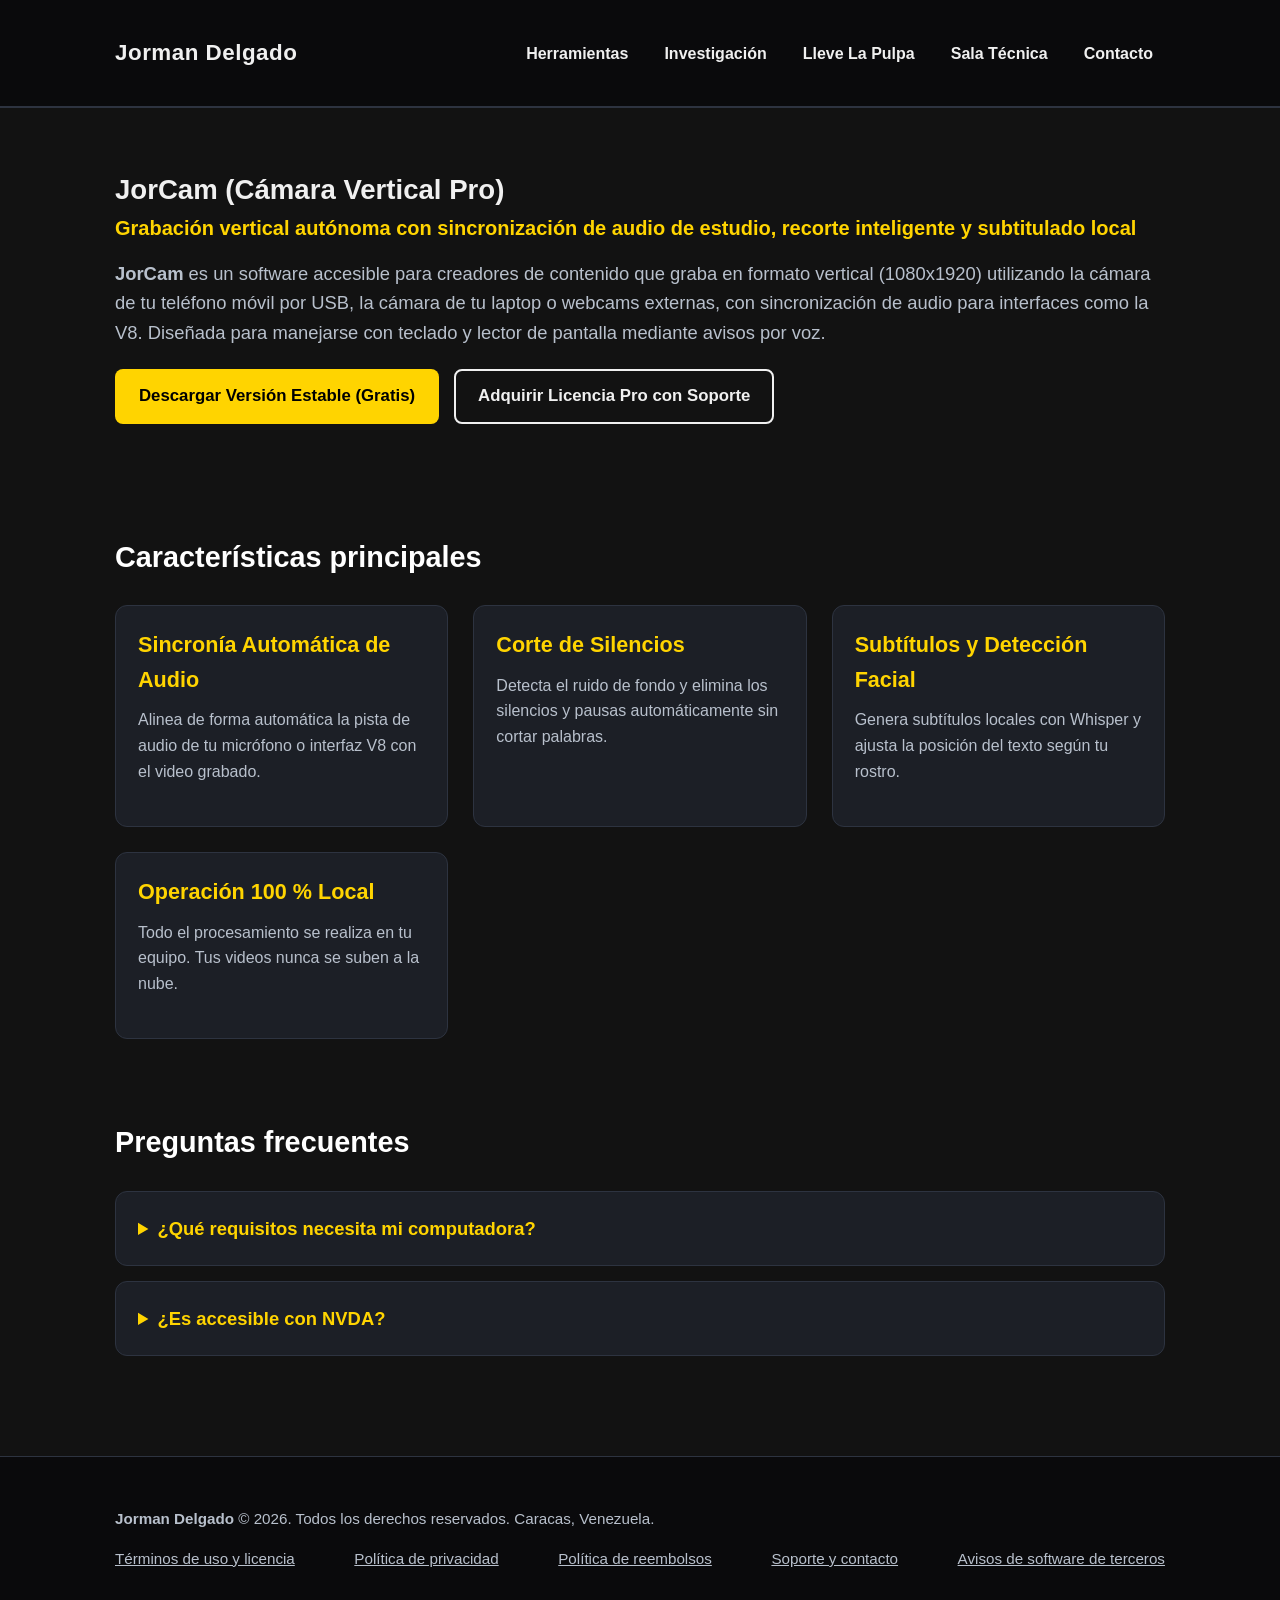
==== camara-vertical.html @ 8377bf41 "Add files via upload Actualización completa del sitio web con JorCam y nuevas páginas." ====
<!DOCTYPE html>
<html lang="es">
<head>
  <meta charset="utf-8">
  <meta name="viewport" content="width=device-width, initial-scale=1">
  <title>JorCam | Grabación Vertical Accesible</title>
  <link rel="stylesheet" href="estilos.css">
</head>
<body>
  <a href="#contenido" class="skip-link">Saltar al contenido principal</a>

  <header role="banner">
    <div class="contenedor">
      <nav aria-label="Menú principal">
        <a href="index.html" class="logo-sitio">Jorman Delgado</a>
        <ul class="menu-navegacion">
          <li><a href="herramientas.html">Herramientas</a></li>
          <li><a href="investigacion.html">Investigación</a></li>
          <li><a href="pulpa.html">Lleve La Pulpa</a></li>
          <li><a href="sala-tecnica.html">Sala Técnica</a></li>
          <li><a href="index.html#contacto">Contacto</a></li>
        </ul>
      </nav>
    </div>
  </header>

  <main id="contenido" role="main">
    <div class="contenedor">
      <section class="seccion-tarjetas">
        <h1>JorCam (Cámara Vertical Pro)</h1>
        <p class="subtitulo-hero">Grabación vertical autónoma con sincronización de audio de estudio, recorte inteligente y subtitulado local</p>
        
        <p class="texto-hero">
          <strong>JorCam</strong> es un software accesible para creadores de contenido que graba en formato vertical (1080x1920) utilizando la cámara de tu teléfono móvil por USB, la cámara de tu laptop o webcams externas, con sincronización de audio para interfaces como la V8. Diseñada para manejarse con teclado y lector de pantalla mediante avisos por voz.
        </p>

        <div class="botones-cta" style="margin-bottom: 30px;">
          <a href="https://github.com/jormandelgado" class="boton boton-primario" target="_blank" rel="noopener noreferrer">Descargar Versión Estable (Gratis)</a>
          <a href="https://wa.me/584120000000?text=Hola%20Jorman,%20me%20interesa%20adquirir%20la%20versi%C3%B3n%20completa%20de%20JorCam%20con%20soporte" class="boton boton-secundario" target="_blank" rel="noopener noreferrer">Adquirir Licencia Pro con Soporte</a>
        </div>
      </section>

      <section class="seccion-tarjetas">
        <h2>Características principales</h2>
        <div class="cuadricula">
          <article class="tarjeta">
            <h3>Sincronía Automática de Audio</h3>
            <p>Alinea de forma automática la pista de audio de tu micrófono o interfaz V8 con el video grabado.</p>
          </article>
          <article class="tarjeta">
            <h3>Corte de Silencios</h3>
            <p>Detecta el ruido de fondo y elimina los silencios y pausas automáticamente sin cortar palabras.</p>
          </article>
          <article class="tarjeta">
            <h3>Subtítulos y Detección Facial</h3>
            <p>Genera subtítulos locales con Whisper y ajusta la posición del texto según tu rostro.</p>
          </article>
          <article class="tarjeta">
            <h3>Operación 100 % Local</h3>
            <p>Todo el procesamiento se realiza en tu equipo. Tus videos nunca se suben a la nube.</p>
          </article>
        </div>
      </section>

      <section class="seccion-tarjetas">
        <h2>Preguntas frecuentes</h2>
        <details class="tarjeta" style="margin-bottom: 15px; cursor: pointer;">
          <summary style="font-weight: bold; color: var(--acento-amarillo);">¿Qué requisitos necesita mi computadora?</summary>
          <p style="margin-top: 10px;">Funciona en Windows 10 y Windows 11. Requiere tener instalado FFmpeg en el sistema.</p>
        </details>
        <details class="tarjeta" style="cursor: pointer;">
          <summary style="font-weight: bold; color: var(--acento-amarillo);">¿Es accesible con NVDA?</summary>
          <p style="margin-top: 10px;">Sí, cuenta con atajos de teclado y anuncios audibles pensados para personas ciegas.</p>
        </details>
      </section>
    </div>
  </main>

  <footer role="contentinfo">
    <div class="contenedor">
      <p><strong>Jorman Delgado</strong> &copy; 2026. Todos los derechos reservados. Caracas, Venezuela.</p>
      <nav class="enlaces-legales">
        <a href="terminos.html">Términos de uso y licencia</a>
        <a href="privacidad.html">Política de privacidad</a>
        <a href="reembolsos.html">Política de reembolsos</a>
        <a href="soporte.html">Soporte y contacto</a>
        <a href="licencias-terceros.html">Avisos de software de terceros</a>
      </nav>
    </div>
  </footer>
</body>
</html>
---- estilos.css ----
/* ==========================================================================
   ESTILOS GENERALES Y ACCESIBILIDAD (Jorman Delgado / JorCam)
   ========================================================================== */

:root {
  --fondo-principal: #121212;
  --fondo-tarjeta: #1c1f26;
  --fondo-tarjeta-hover: #242933;
  --texto-principal: #f0f0f0;
  --texto-secundario: #b8c0cc;
  --acento-amarillo: #ffd400;
  --acento-hover: #e6be00;
  --borde: #2d3340;
  --enfoque-teclado: #00e5ff;
}

* {
  box-sizing: border-box;
  margin: 0;
  padding: 0;
}

body {
  font-family: -apple-system, BlinkMacSystemFont, "Segoe UI", Roboto, Oxygen, Ubuntu, Cantarell, sans-serif;
  background-color: var(--fondo-principal);
  color: var(--texto-principal);
  line-height: 1.6;
  font-size: 1.15rem;
  padding: 0;
  margin: 0;
}

/* Enlace invisible para saltar al contenido principal con NVDA */
.skip-link {
  position: absolute;
  top: -100px;
  left: 10px;
  background: var(--acento-amarillo);
  color: #000;
  padding: 10px 15px;
  z-index: 1000;
  font-weight: bold;
  text-decoration: none;
  border-radius: 4px;
}

.skip-link:focus {
  top: 10px;
  outline: 4px solid var(--enfoque-teclado);
}

/* Enfoque visible al tabular con el teclado */
a:focus, button:focus, input:focus, select:focus, textarea:focus {
  outline: 4px solid var(--enfoque-teclado) !important;
  outline-offset: 3px;
}

/* Contenedor central */
.contenedor {
  width: 90%;
  max-width: 1050px;
  margin: 0 auto;
  padding: 20px 0;
}

/* Encabezado y Navegación */
header {
  background-color: #0a0a0c;
  border-bottom: 2px solid var(--borde);
  padding: 15px 0;
}

nav {
  display: flex;
  justify-content: space-between;
  align-items: center;
  flex-wrap: wrap;
  gap: 15px;
}

.logo-sitio {
  font-size: 1.4rem;
  font-weight: 800;
  color: var(--texto-principal);
  text-decoration: none;
  letter-spacing: 0.5px;
}

.menu-navegacion {
  display: flex;
  list-style: none;
  gap: 12px;
  flex-wrap: wrap;
}

.menu-navegacion a {
  color: var(--texto-principal);
  text-decoration: none;
  padding: 8px 12px;
  border-radius: 6px;
  font-weight: 600;
  font-size: 1rem;
}

.menu-navegacion a:hover {
  background-color: var(--fondo-tarjeta-hover);
  color: var(--acento-amarillo);
}

/* Sección Hero / Presentación */
.hero {
  display: flex;
  align-items: center;
  gap: 35px;
  padding: 40px 0;
  border-bottom: 1px solid var(--borde);
}

.foto-perfil {
  width: 190px;
  height: 190px;
  border-radius: 50%;
  object-fit: cover;
  border: 4px solid var(--acento-amarillo);
  flex-shrink: 0;
}

.info-hero h1 {
  font-size: 2.3rem;
  margin-bottom: 8px;
  color: #ffffff;
}

.subtitulo-hero {
  font-size: 1.25rem;
  color: var(--acento-amarillo);
  margin-bottom: 15px;
  font-weight: 600;
}

.texto-hero {
  color: var(--texto-secundario);
  margin-bottom: 22px;
}

.botones-cta {
  display: flex;
  gap: 15px;
  flex-wrap: wrap;
}

/* Botones universales */
.boton {
  display: inline-block;
  padding: 12px 22px;
  font-size: 1.05rem;
  font-weight: 700;
  text-decoration: none;
  border-radius: 8px;
  cursor: pointer;
  border: 2px solid transparent;
  text-align: center;
}

.boton-primario {
  background-color: var(--acento-amarillo);
  color: #000000;
}

.boton-primario:hover {
  background-color: var(--acento-hover);
}

.boton-secundario {
  background-color: transparent;
  color: var(--texto-principal);
  border-color: var(--texto-principal);
}

.boton-secundario:hover {
  background-color: var(--fondo-tarjeta);
  border-color: var(--acento-amarillo);
  color: var(--acento-amarillo);
}

/* Cuadrícula de Tarjetas */
.seccion-tarjetas {
  padding: 40px 0;
}

.seccion-tarjetas h2 {
  font-size: 1.8rem;
  margin-bottom: 25px;
  color: #ffffff;
}

.cuadricula {
  display: grid;
  grid-template-columns: repeat(auto-fit, minmax(280px, 1fr));
  gap: 25px;
}

.tarjeta {
  background-color: var(--fondo-tarjeta);
  border: 1px solid var(--borde);
  border-radius: 12px;
  padding: 22px;
  display: flex;
  flex-direction: column;
  justify-content: space-between;
}

.tarjeta:hover {
  border-color: var(--acento-amarillo);
}

.tarjeta h3 {
  font-size: 1.35rem;
  margin-bottom: 10px;
  color: var(--acento-amarillo);
}

.tarjeta p {
  color: var(--texto-secundario);
  font-size: 1rem;
  margin-bottom: 20px;
  flex-grow: 1;
}

.imagen-tarjeta {
  width: 100%;
  height: 160px;
  object-fit: cover;
  border-radius: 8px;
  margin-bottom: 15px;
  border: 1px solid var(--borde);
}

/* Enlaces y botones de redes */
.redes-sociales {
  display: flex;
  gap: 12px;
  flex-wrap: wrap;
  margin: 15px 0;
}

.enlace-red {
  background-color: var(--fondo-tarjeta);
  color: var(--texto-principal);
  padding: 8px 14px;
  border-radius: 6px;
  text-decoration: none;
  font-weight: 600;
  font-size: 0.95rem;
  border: 1px solid var(--borde);
}

.enlace-red:hover {
  background-color: var(--acento-amarillo);
  color: #000;
}

/* Pie de página */
footer {
  background-color: #0a0a0c;
  border-top: 1px solid var(--borde);
  padding: 30px 0;
  margin-top: 40px;
  font-size: 0.95rem;
  color: var(--texto-secundario);
}

.enlaces-legales {
  display: flex;
  gap: 15px;
  flex-wrap: wrap;
  margin: 15px 0 10px;
}

.enlaces-legales a {
  color: var(--texto-secundario);
  text-decoration: underline;
}

.enlaces-legales a:hover {
  color: var(--acento-amarillo);
}

/* Adaptación móvil */
@media (max-width: 768px) {
  .hero {
    flex-direction: column;
    text-align: center;
  }
  .botones-cta {
    justify-content: center;
  }
}
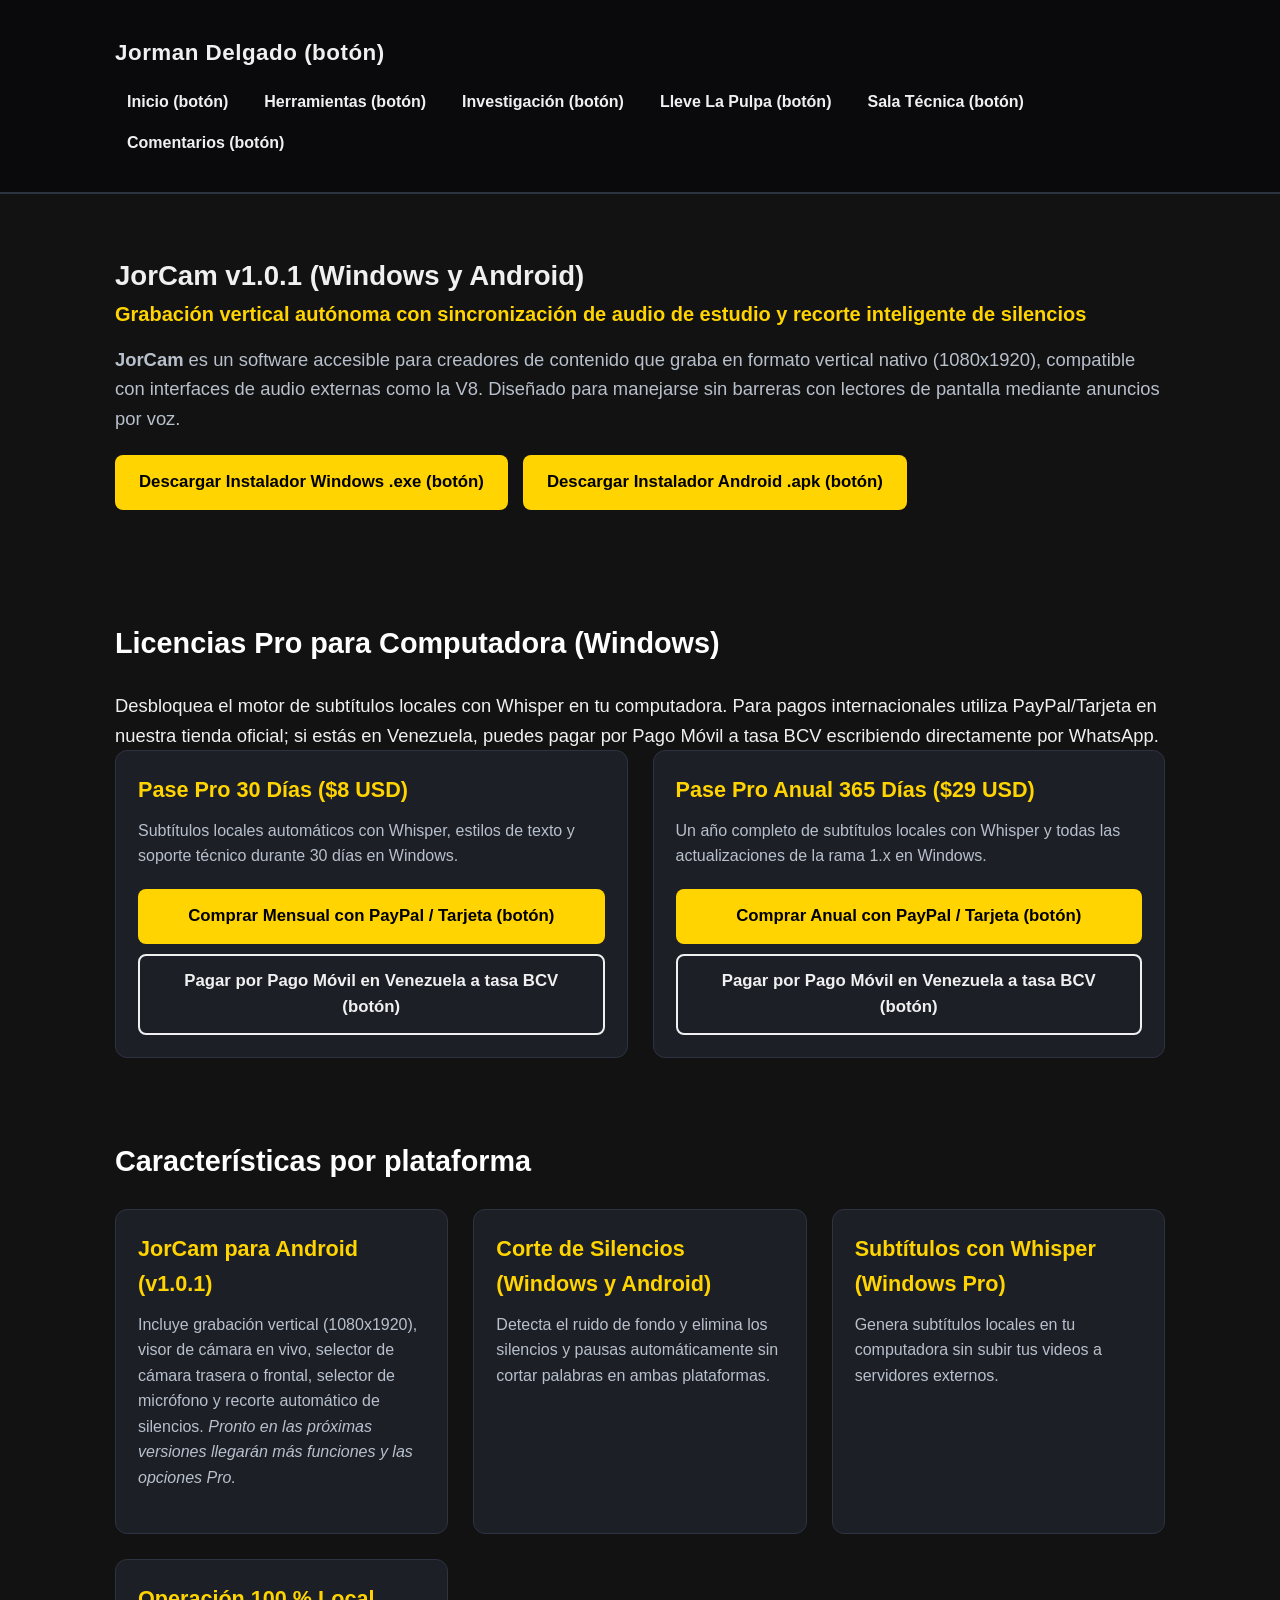
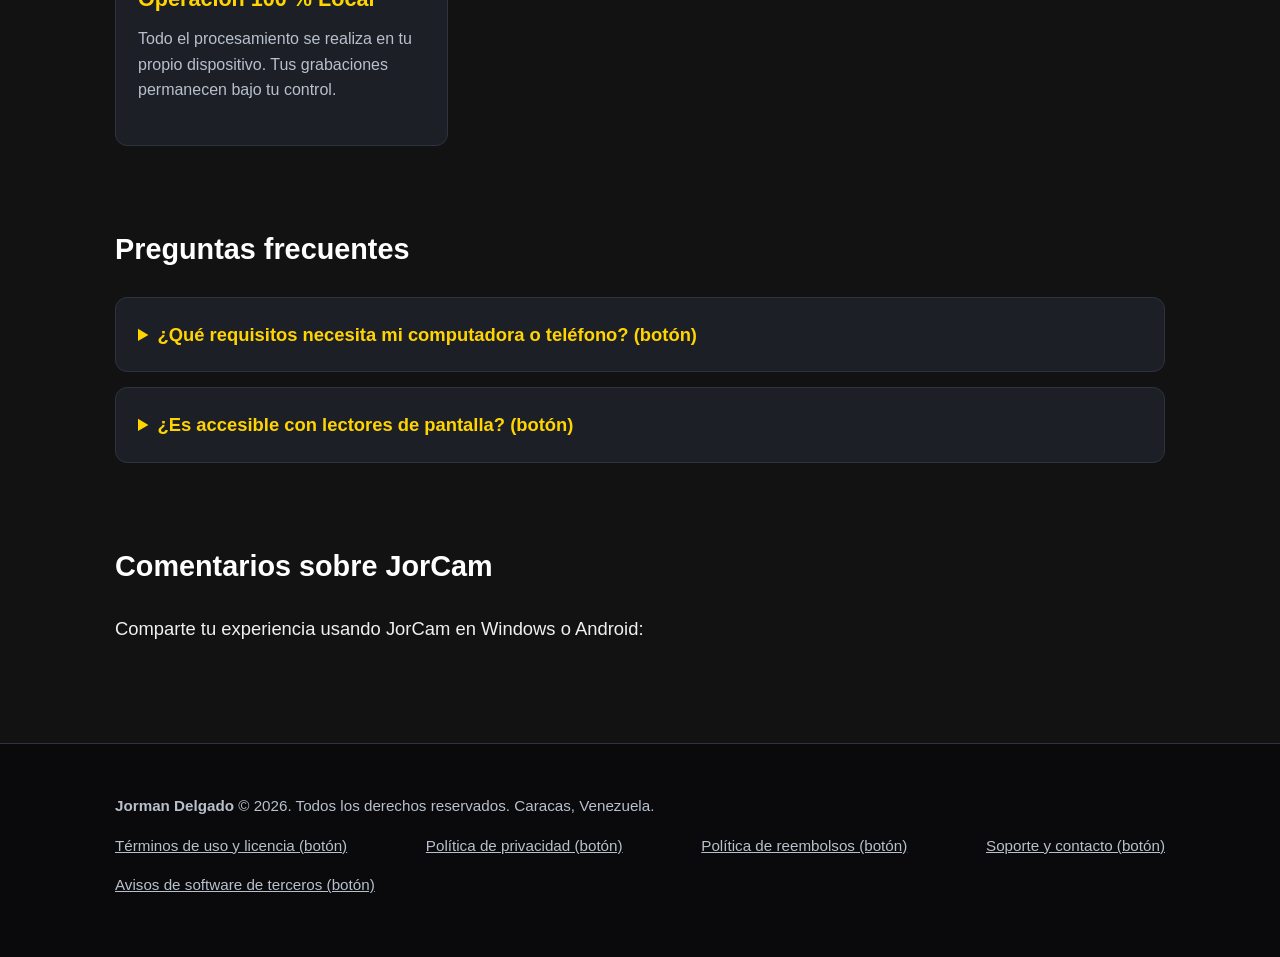
==== commit 3e3a8cd5: "Actualización completa: JorCam v1.0.1, accesibilidad (botón), pagos y comentarios Giscus" ====
--- a/camara-vertical.html
+++ b/camara-vertical.html
@@ -1,92 +1,141 @@
-<!DOCTYPE html>
-<html lang="es">
-<head>
-  <meta charset="utf-8">
-  <meta name="viewport" content="width=device-width, initial-scale=1">
-  <title>JorCam | Grabación Vertical Accesible</title>
-  <link rel="stylesheet" href="estilos.css">
-</head>
-<body>
-  <a href="#contenido" class="skip-link">Saltar al contenido principal</a>
-
-  <header role="banner">
-    <div class="contenedor">
-      <nav aria-label="Menú principal">
-        <a href="index.html" class="logo-sitio">Jorman Delgado</a>
-        <ul class="menu-navegacion">
-          <li><a href="herramientas.html">Herramientas</a></li>
-          <li><a href="investigacion.html">Investigación</a></li>
-          <li><a href="pulpa.html">Lleve La Pulpa</a></li>
-          <li><a href="sala-tecnica.html">Sala Técnica</a></li>
-          <li><a href="index.html#contacto">Contacto</a></li>
-        </ul>
-      </nav>
-    </div>
-  </header>
-
-  <main id="contenido" role="main">
-    <div class="contenedor">
-      <section class="seccion-tarjetas">
-        <h1>JorCam (Cámara Vertical Pro)</h1>
-        <p class="subtitulo-hero">Grabación vertical autónoma con sincronización de audio de estudio, recorte inteligente y subtitulado local</p>
-        
-        <p class="texto-hero">
-          <strong>JorCam</strong> es un software accesible para creadores de contenido que graba en formato vertical (1080x1920) utilizando la cámara de tu teléfono móvil por USB, la cámara de tu laptop o webcams externas, con sincronización de audio para interfaces como la V8. Diseñada para manejarse con teclado y lector de pantalla mediante avisos por voz.
-        </p>
-
-        <div class="botones-cta" style="margin-bottom: 30px;">
-          <a href="https://github.com/jormandelgado" class="boton boton-primario" target="_blank" rel="noopener noreferrer">Descargar Versión Estable (Gratis)</a>
-          <a href="https://wa.me/584120000000?text=Hola%20Jorman,%20me%20interesa%20adquirir%20la%20versi%C3%B3n%20completa%20de%20JorCam%20con%20soporte" class="boton boton-secundario" target="_blank" rel="noopener noreferrer">Adquirir Licencia Pro con Soporte</a>
-        </div>
-      </section>
-
-      <section class="seccion-tarjetas">
-        <h2>Características principales</h2>
-        <div class="cuadricula">
-          <article class="tarjeta">
-            <h3>Sincronía Automática de Audio</h3>
-            <p>Alinea de forma automática la pista de audio de tu micrófono o interfaz V8 con el video grabado.</p>
-          </article>
-          <article class="tarjeta">
-            <h3>Corte de Silencios</h3>
-            <p>Detecta el ruido de fondo y elimina los silencios y pausas automáticamente sin cortar palabras.</p>
-          </article>
-          <article class="tarjeta">
-            <h3>Subtítulos y Detección Facial</h3>
-            <p>Genera subtítulos locales con Whisper y ajusta la posición del texto según tu rostro.</p>
-          </article>
-          <article class="tarjeta">
-            <h3>Operación 100 % Local</h3>
-            <p>Todo el procesamiento se realiza en tu equipo. Tus videos nunca se suben a la nube.</p>
-          </article>
-        </div>
-      </section>
-
-      <section class="seccion-tarjetas">
-        <h2>Preguntas frecuentes</h2>
-        <details class="tarjeta" style="margin-bottom: 15px; cursor: pointer;">
-          <summary style="font-weight: bold; color: var(--acento-amarillo);">¿Qué requisitos necesita mi computadora?</summary>
-          <p style="margin-top: 10px;">Funciona en Windows 10 y Windows 11. Requiere tener instalado FFmpeg en el sistema.</p>
-        </details>
-        <details class="tarjeta" style="cursor: pointer;">
-          <summary style="font-weight: bold; color: var(--acento-amarillo);">¿Es accesible con NVDA?</summary>
-          <p style="margin-top: 10px;">Sí, cuenta con atajos de teclado y anuncios audibles pensados para personas ciegas.</p>
-        </details>
-      </section>
-    </div>
-  </main>
-
-  <footer role="contentinfo">
-    <div class="contenedor">
-      <p><strong>Jorman Delgado</strong> &copy; 2026. Todos los derechos reservados. Caracas, Venezuela.</p>
-      <nav class="enlaces-legales">
-        <a href="terminos.html">Términos de uso y licencia</a>
-        <a href="privacidad.html">Política de privacidad</a>
-        <a href="reembolsos.html">Política de reembolsos</a>
-        <a href="soporte.html">Soporte y contacto</a>
-        <a href="licencias-terceros.html">Avisos de software de terceros</a>
-      </nav>
-    </div>
-  </footer>
-</body>
+<!DOCTYPE html>
+<html lang="es">
+<head>
+  <meta charset="utf-8">
+  <meta name="viewport" content="width=device-width, initial-scale=1">
+  <title>JorCam | Grabación Vertical Accesible para Windows y Android</title>
+  <link rel="stylesheet" href="estilos.css">
+</head>
+<body>
+  <a href="#contenido" class="skip-link">Saltar al contenido principal (botón)</a>
+
+  <header role="banner">
+    <div class="contenedor">
+      <nav aria-label="Menú principal">
+        <a href="index.html" class="logo-sitio">Jorman Delgado (botón)</a>
+        <ul class="menu-navegacion">
+          <li><a href="index.html">Inicio (botón)</a></li>
+          <li><a href="herramientas.html">Herramientas (botón)</a></li>
+          <li><a href="investigacion.html">Investigación (botón)</a></li>
+          <li><a href="pulpa.html">Lleve La Pulpa (botón)</a></li>
+          <li><a href="sala-tecnica.html">Sala Técnica (botón)</a></li>
+          <li><a href="#comentarios">Comentarios (botón)</a></li>
+        </ul>
+      </nav>
+    </div>
+  </header>
+
+  <main id="contenido" role="main">
+    <div class="contenedor">
+      <section class="seccion-tarjetas">
+        <h1>JorCam v1.0.1 (Windows y Android)</h1>
+        <p class="subtitulo-hero">Grabación vertical autónoma con sincronización de audio de estudio y recorte inteligente de silencios</p>
+        
+        <p class="texto-hero">
+          <strong>JorCam</strong> es un software accesible para creadores de contenido que graba en formato vertical nativo (1080x1920), compatible con interfaces de audio externas como la V8. Diseñado para manejarse sin barreras con lectores de pantalla mediante anuncios por voz.
+        </p>
+
+        <div class="botones-cta" style="margin-bottom: 30px;">
+          <a href="https://github.com/jormandelgado/jorcam/releases/download/v1.0.1/JorCam-Setup-1.0.1.exe" class="boton boton-primario">Descargar Instalador Windows .exe (botón)</a>
+          <a href="https://github.com/jormandelgado/jorcam-android/releases/download/v1.0.1/JorCam-Android-1.0.1.apk" class="boton boton-primario">Descargar Instalador Android .apk (botón)</a>
+        </div>
+      </section>
+
+      <!-- Sección de Licencias Pro (Computadora) -->
+      <section class="seccion-tarjetas" aria-labelledby="titulo-licencias-pc">
+        <h2 id="titulo-licencias-pc">Licencias Pro para Computadora (Windows)</h2>
+        <p>Desbloquea el motor de subtítulos locales con Whisper en tu computadora. Para pagos internacionales utiliza PayPal/Tarjeta en nuestra tienda oficial; si estás en Venezuela, puedes pagar por Pago Móvil a tasa BCV escribiendo directamente por WhatsApp.</p>
+
+        <div class="cuadricula">
+          <article class="tarjeta">
+            <h3>Pase Pro 30 Días ($8 USD)</h3>
+            <p>Subtítulos locales automáticos con Whisper, estilos de texto y soporte técnico durante 30 días en Windows.</p>
+            <div style="display: flex; flex-direction: column; gap: 10px;">
+              <a href="https://payhip.com/b/OpQxd" class="boton boton-primario" target="_blank" rel="noopener noreferrer">Comprar Mensual con PayPal / Tarjeta (botón)</a>
+              <a href="https://wa.me/584126303532?text=Hola%20Jorman,%20estoy%20en%20Venezuela%20y%20quiero%20pagar%20el%20Pase%20Pro%20de%2030%20d%C3%ADas%20de%20JorCam%20por%20Pago%20M%C3%B3vil%20a%20tasa%20BCV" class="boton boton-secundario" target="_blank" rel="noopener noreferrer">Pagar por Pago Móvil en Venezuela a tasa BCV (botón)</a>
+            </div>
+          </article>
+
+          <article class="tarjeta">
+            <h3>Pase Pro Anual 365 Días ($29 USD)</h3>
+            <p>Un año completo de subtítulos locales con Whisper y todas las actualizaciones de la rama 1.x en Windows.</p>
+            <div style="display: flex; flex-direction: column; gap: 10px;">
+              <a href="https://payhip.com/b/BHYqV" class="boton boton-primario" target="_blank" rel="noopener noreferrer">Comprar Anual con PayPal / Tarjeta (botón)</a>
+              <a href="https://wa.me/584126303532?text=Hola%20Jorman,%20estoy%20en%20Venezuela%20y%20quiero%20pagar%20el%20Pase%20Pro%20Anual%20de%20JorCam%20por%20Pago%20M%C3%B3vil%20a%20tasa%20BCV" class="boton boton-secundario" target="_blank" rel="noopener noreferrer">Pagar por Pago Móvil en Venezuela a tasa BCV (botón)</a>
+            </div>
+          </article>
+        </div>
+      </section>
+
+      <section class="seccion-tarjetas">
+        <h2>Características por plataforma</h2>
+        <div class="cuadricula">
+          <article class="tarjeta">
+            <h3>JorCam para Android (v1.0.1)</h3>
+            <p>Incluye grabación vertical (1080x1920), visor de cámara en vivo, selector de cámara trasera o frontal, selector de micrófono y recorte automático de silencios. <em>Pronto en las próximas versiones llegarán más funciones y las opciones Pro.</em></p>
+          </article>
+          <article class="tarjeta">
+            <h3>Corte de Silencios (Windows y Android)</h3>
+            <p>Detecta el ruido de fondo y elimina los silencios y pausas automáticamente sin cortar palabras en ambas plataformas.</p>
+          </article>
+          <article class="tarjeta">
+            <h3>Subtítulos con Whisper (Windows Pro)</h3>
+            <p>Genera subtítulos locales en tu computadora sin subir tus videos a servidores externos.</p>
+          </article>
+          <article class="tarjeta">
+            <h3>Operación 100 % Local</h3>
+            <p>Todo el procesamiento se realiza en tu propio dispositivo. Tus grabaciones permanecen bajo tu control.</p>
+          </article>
+        </div>
+      </section>
+
+      <section class="seccion-tarjetas">
+        <h2>Preguntas frecuentes</h2>
+        <details class="tarjeta" style="margin-bottom: 15px; cursor: pointer;">
+          <summary style="font-weight: bold; color: var(--acento-amarillo);">¿Qué requisitos necesita mi computadora o teléfono? (botón)</summary>
+          <p style="margin-top: 10px;"><strong>Windows:</strong> Windows 10 o Windows 11 de 64 bits.<br><strong>Android:</strong> Android 10 o superior.</p>
+        </details>
+        <details class="tarjeta" style="cursor: pointer;">
+          <summary style="font-weight: bold; color: var(--acento-amarillo);">¿Es accesible con lectores de pantalla? (botón)</summary>
+          <p style="margin-top: 10px;">Sí, cuenta con atajos de teclado y anuncios audibles pensados para personas ciegas usando NVDA en Windows o TalkBack / Jieshuo en Android.</p>
+        </details>
+      </section>
+
+      <!-- Sección de Comentarios -->
+      <section id="comentarios" class="seccion-tarjetas" aria-labelledby="titulo-comentarios">
+        <h2 id="titulo-comentarios">Comentarios sobre JorCam</h2>
+        <p>Comparte tu experiencia usando JorCam en Windows o Android:</p>
+        <script src="https://giscus.app/client.js"
+                data-repo="jormandelgado/jormandelgado.github.io"
+                data-repo-id="R_kgDOR0WFCA"
+                data-category="General"
+                data-category-id="DIC_kwDOR0WFCM4DLEXw"
+                data-mapping="pathname"
+                data-strict="0"
+                data-reactions-enabled="1"
+                data-emit-metadata="0"
+                data-input-position="top"
+                data-theme="dark"
+                data-lang="es"
+                data-loading="lazy"
+                crossorigin="anonymous"
+                async>
+        </script>
+      </section>
+    </div>
+  </main>
+
+  <footer role="contentinfo">
+    <div class="contenedor">
+      <p><strong>Jorman Delgado</strong> &copy; 2026. Todos los derechos reservados. Caracas, Venezuela.</p>
+      <nav class="enlaces-legales">
+        <a href="terminos.html">Términos de uso y licencia (botón)</a>
+        <a href="privacidad.html">Política de privacidad (botón)</a>
+        <a href="reembolsos.html">Política de reembolsos (botón)</a>
+        <a href="soporte.html">Soporte y contacto (botón)</a>
+        <a href="licencias-terceros.html">Avisos de software de terceros (botón)</a>
+      </nav>
+    </div>
+  </footer>
+</body>
 </html>
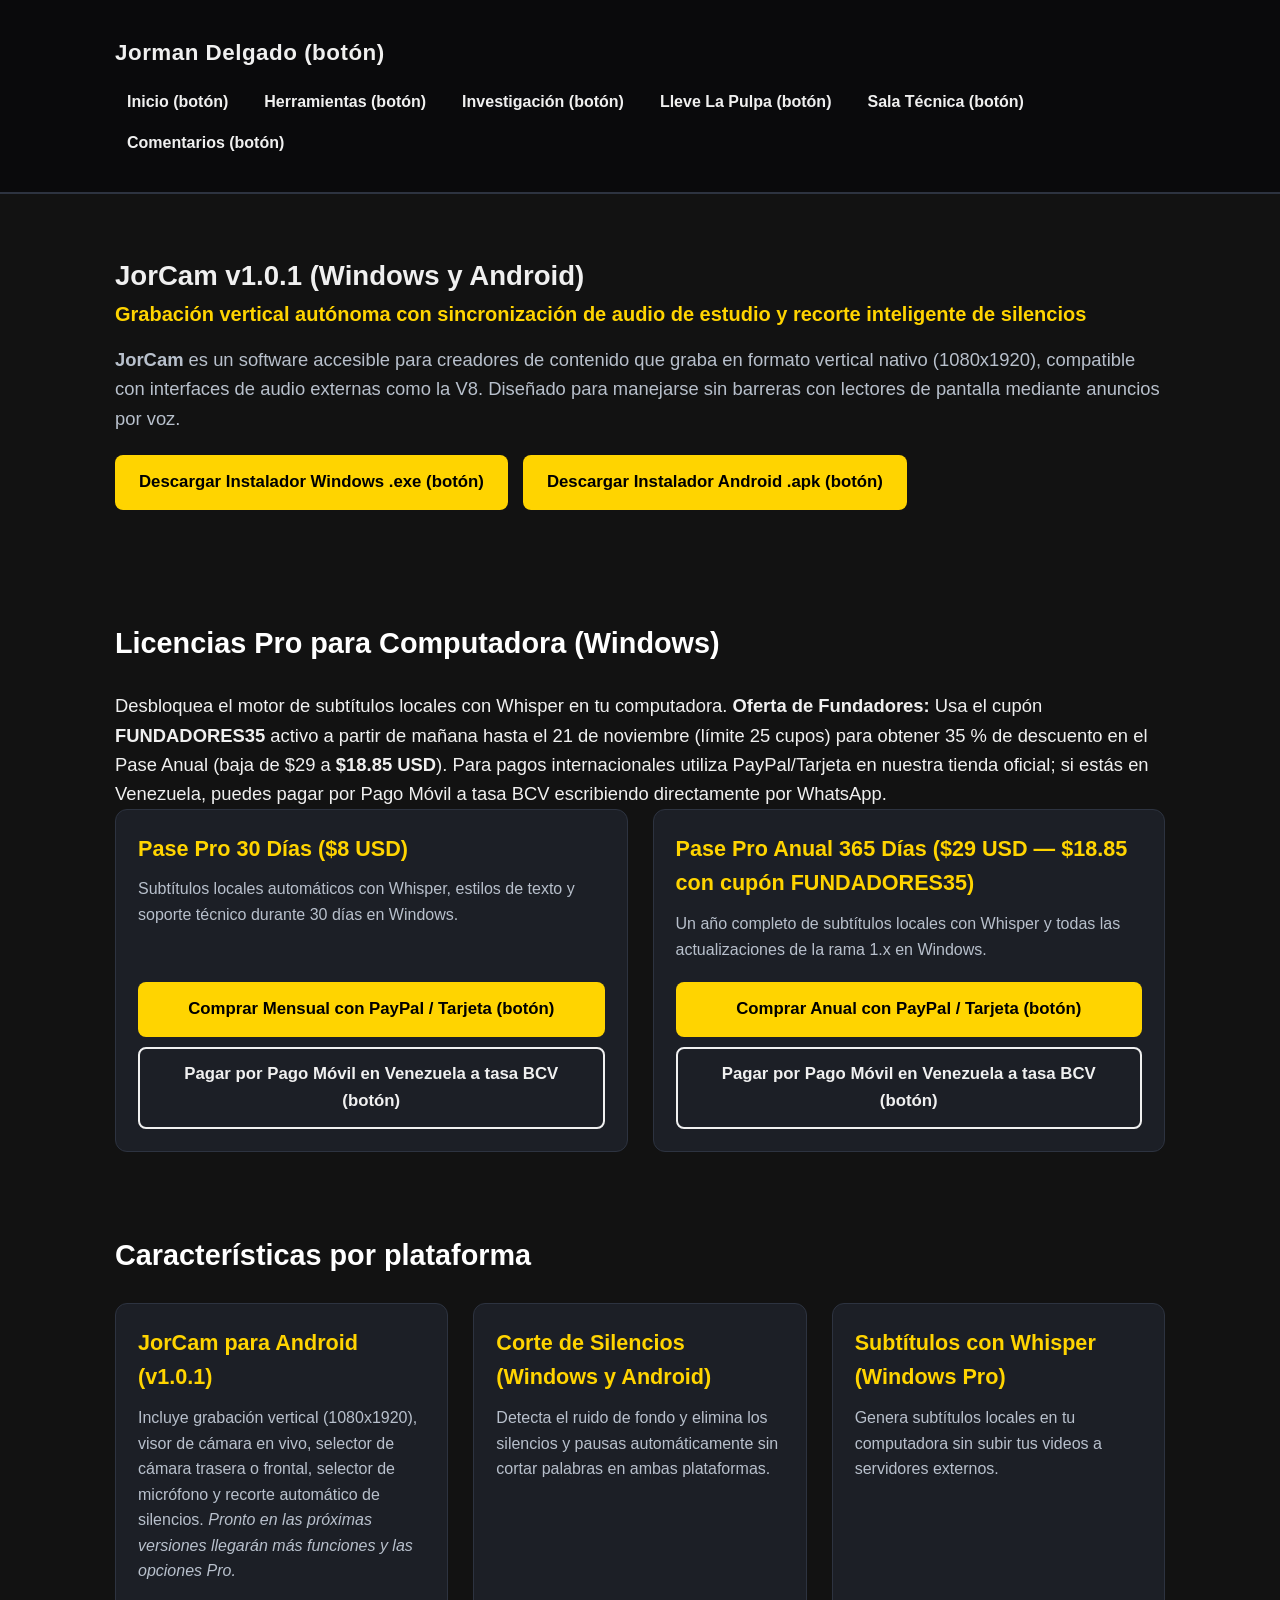
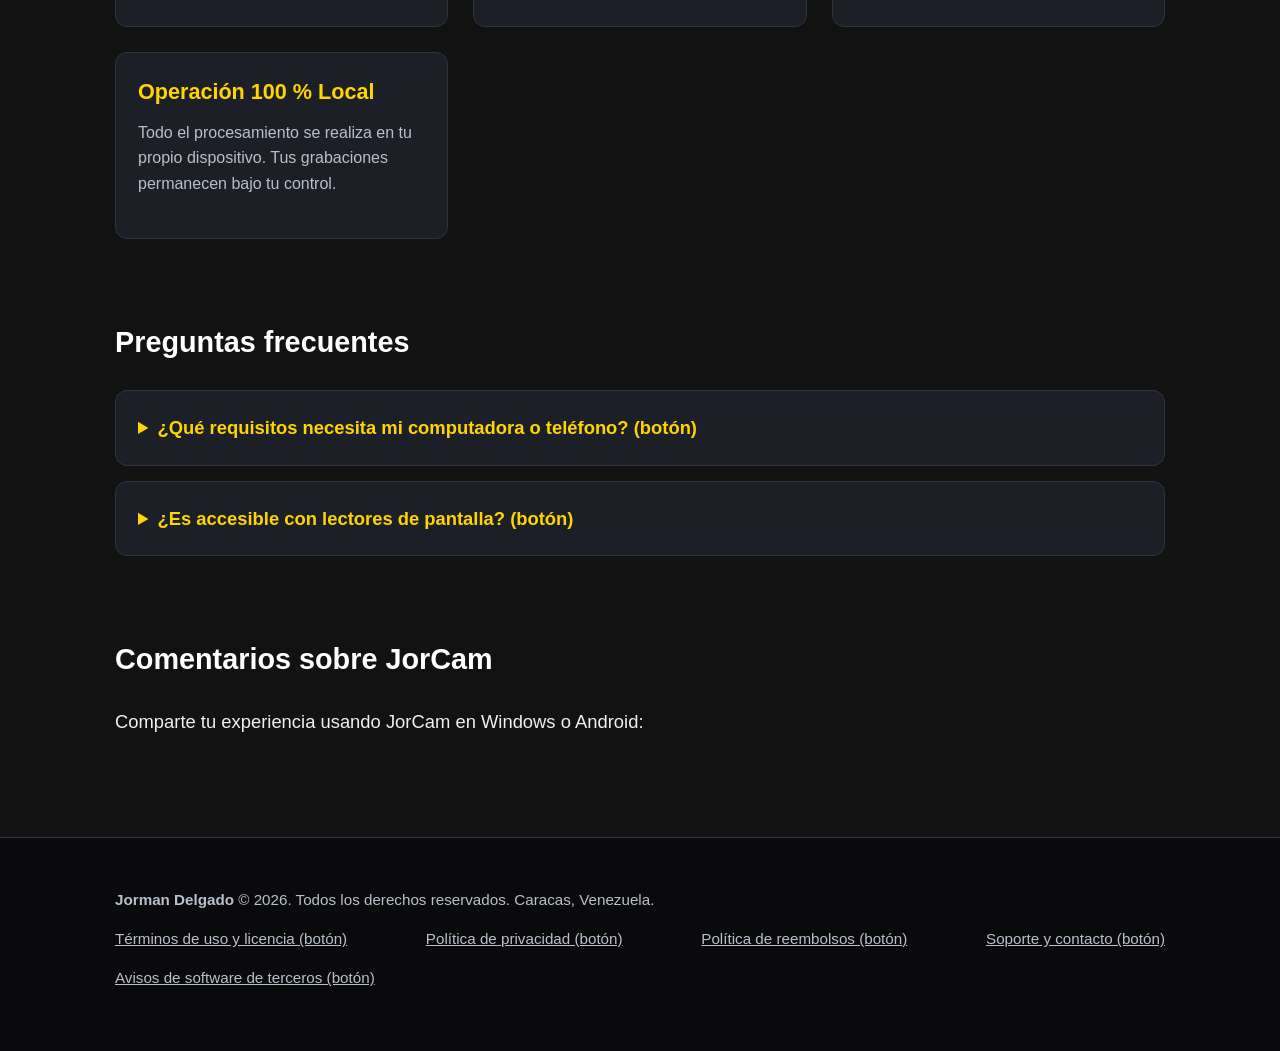
==== commit bdb5d57f: "Actualiza fecha del cupon FUNDADORES35 hasta el 21 de noviembre" ====
--- a/camara-vertical.html
+++ b/camara-vertical.html
@@ -44,7 +44,7 @@
       <!-- Sección de Licencias Pro (Computadora) -->
       <section class="seccion-tarjetas" aria-labelledby="titulo-licencias-pc">
         <h2 id="titulo-licencias-pc">Licencias Pro para Computadora (Windows)</h2>
-        <p>Desbloquea el motor de subtítulos locales con Whisper en tu computadora. Para pagos internacionales utiliza PayPal/Tarjeta en nuestra tienda oficial; si estás en Venezuela, puedes pagar por Pago Móvil a tasa BCV escribiendo directamente por WhatsApp.</p>
+        <p>Desbloquea el motor de subtítulos locales con Whisper en tu computadora. <strong>Oferta de Fundadores:</strong> Usa el cupón <strong>FUNDADORES35</strong> activo a partir de mañana hasta el 21 de noviembre (límite 25 cupos) para obtener 35 % de descuento en el Pase Anual (baja de $29 a <strong>$18.85 USD</strong>). Para pagos internacionales utiliza PayPal/Tarjeta en nuestra tienda oficial; si estás en Venezuela, puedes pagar por Pago Móvil a tasa BCV escribiendo directamente por WhatsApp.</p>
 
         <div class="cuadricula">
           <article class="tarjeta">
@@ -57,11 +57,11 @@
           </article>
 
           <article class="tarjeta">
-            <h3>Pase Pro Anual 365 Días ($29 USD)</h3>
+            <h3>Pase Pro Anual 365 Días ($29 USD — $18.85 con cupón FUNDADORES35)</h3>
             <p>Un año completo de subtítulos locales con Whisper y todas las actualizaciones de la rama 1.x en Windows.</p>
             <div style="display: flex; flex-direction: column; gap: 10px;">
               <a href="https://payhip.com/b/BHYqV" class="boton boton-primario" target="_blank" rel="noopener noreferrer">Comprar Anual con PayPal / Tarjeta (botón)</a>
-              <a href="https://wa.me/584126303532?text=Hola%20Jorman,%20estoy%20en%20Venezuela%20y%20quiero%20pagar%20el%20Pase%20Pro%20Anual%20de%20JorCam%20por%20Pago%20M%C3%B3vil%20a%20tasa%20BCV" class="boton boton-secundario" target="_blank" rel="noopener noreferrer">Pagar por Pago Móvil en Venezuela a tasa BCV (botón)</a>
+              <a href="https://wa.me/584126303532?text=Hola%20Jorman,%20estoy%20en%20Venezuela%20y%20quiero%20el%20Pase%20Pro%20Anual%20con%20el%20cup%C3%B3n%20FUNDADORES35%20por%20Pago%20M%C3%B3vil%20a%20tasa%20BCV" class="boton boton-secundario" target="_blank" rel="noopener noreferrer">Pagar por Pago Móvil en Venezuela a tasa BCV (botón)</a>
             </div>
           </article>
         </div>
